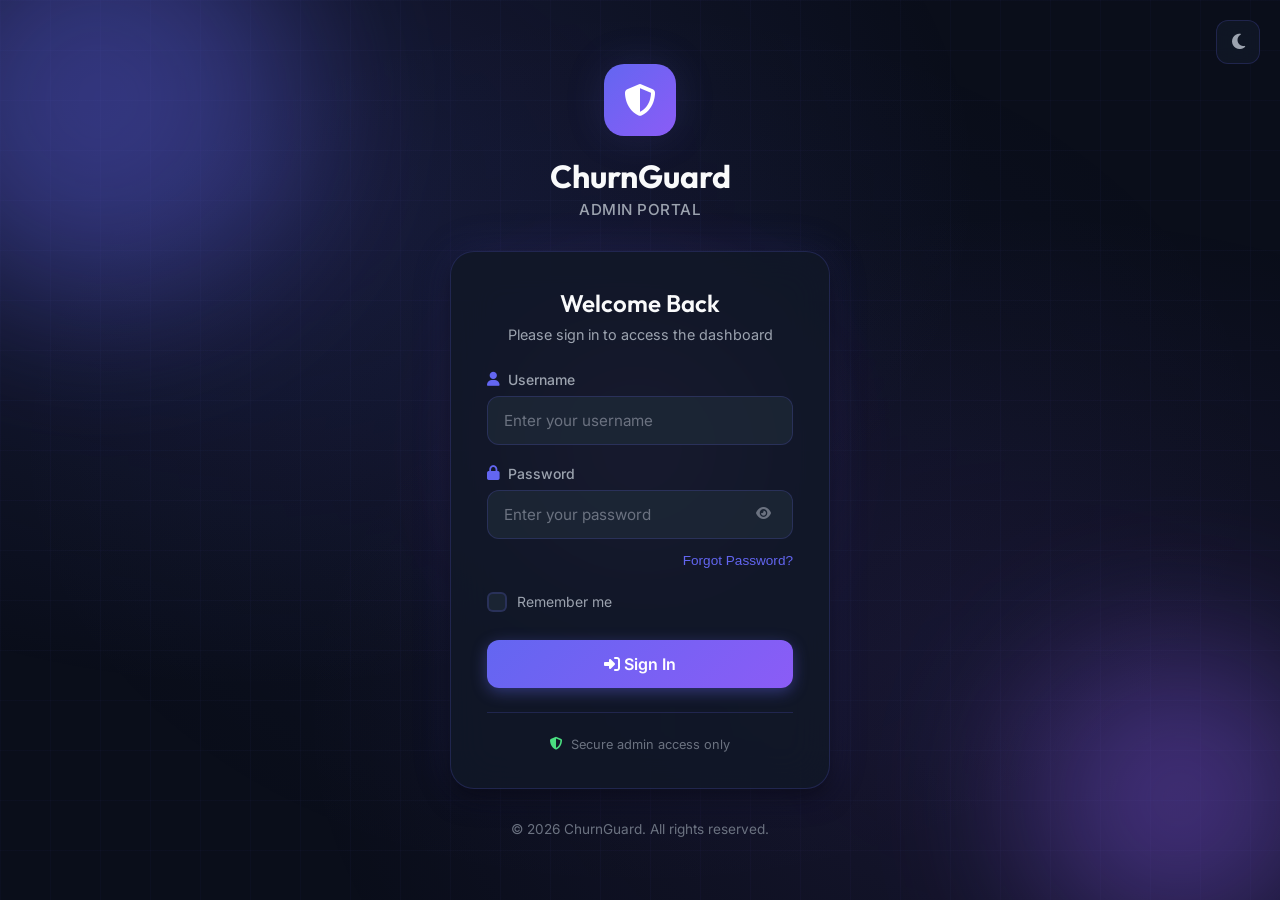
==== templates/admin.html @ ff51ccf0 "Refactor UI, functional Quick Fill presets, robust report downloads, and professional background ani" ====
<!DOCTYPE html>
<html lang="en" data-theme="dark">
<head>
    <meta charset="UTF-8">
    <meta name="viewport" content="width=device-width, initial-scale=1.0">
    <title>Admin Login - ChurnGuard</title>
    <meta name="description" content="Secure admin login for ChurnGuard Dashboard">
    <link rel="preconnect" href="https://fonts.googleapis.com">
    <link rel="preconnect" href="https://fonts.gstatic.com" crossorigin>
    <link href="https://fonts.googleapis.com/css2?family=Inter:wght@300;400;500;600;700&family=Outfit:wght@500;600;700&display=swap" rel="stylesheet">
    <link rel="stylesheet" href="https://cdnjs.cloudflare.com/ajax/libs/font-awesome/6.5.1/css/all.min.css">
    <link rel="stylesheet" href="/static/css/admin.css">
</head>
<body>
    <!-- Background Effects -->
    <div class="bg-effects">
        <div class="bg-gradient"></div>
        <div class="bg-grid"></div>
        <div class="orb orb-1"></div>
        <div class="orb orb-2"></div>
        <div class="orb orb-3"></div>
        <div class="bg-bubbles">
            <div class="bubble"></div>
            <div class="bubble"></div>
            <div class="bubble"></div>
            <div class="bubble"></div>
            <div class="bubble"></div>
            <div class="bubble"></div>
            <div class="bubble"></div>
            <div class="bubble"></div>
            <div class="bubble"></div>
            <div class="bubble"></div>
        </div>
    </div>

    <!-- Theme Toggle -->
    <button class="theme-toggle" id="themeToggle" title="Toggle theme">
        <i class="fas fa-moon" id="themeIcon"></i>
    </button>

    <!-- Login Container -->
    <div class="login-container">
        <!-- Logo Section -->
        <div class="logo-section">
            <div class="logo-icon">
                <i class="fas fa-shield-halved"></i>
            </div>
            <h1 class="logo-title">ChurnGuard</h1>
            <p class="logo-subtitle">Admin Portal</p>
        </div>

        <!-- Login Card -->
        <div class="login-card">
            <div class="card-header" id="loginHeader">
                <h2>Welcome Back</h2>
                <p>Please sign in to access the dashboard</p>
            </div>

            <form id="loginForm" class="login-form">
                <!-- Username Field -->
                <div class="form-group">
                    <label for="username">
                        <i class="fas fa-user"></i>
                        Username
                    </label>
                    <div class="input-wrapper">
                        <input 
                            type="text" 
                            id="username" 
                            name="username" 
                            placeholder="Enter your username"
                            autocomplete="username"
                            required
                        >
                    </div>
                </div>

                <!-- Password Field -->
                <div class="form-group">
                    <label for="password">
                        <i class="fas fa-lock"></i>
                        Password
                    </label>
                    <div class="input-wrapper">
                        <input 
                            type="password" 
                            id="password" 
                            name="password" 
                            placeholder="Enter your password"
                            autocomplete="current-password"
                            required
                        >
                        <button type="button" class="password-toggle" id="passwordToggle" title="Show/Hide password">
                            <i class="fas fa-eye" id="passwordIcon"></i>
                        </button>
                    </div>
                </div>

                <!-- Forgot Password Link -->
                <div class="form-footer-links">
                    <button type="button" class="link-btn" id="forgotPasswordBtn">Forgot Password?</button>
                </div>

                <!-- Remember Me -->
                <div class="form-options">
                    <label class="checkbox-wrapper">
                        <input type="checkbox" id="rememberMe" name="remember_me">
                        <span class="checkmark"></span>
                        <span class="checkbox-label">Remember me</span>
                    </label>
                </div>

                <!-- Submit Button -->
                <button type="submit" class="login-btn" id="loginBtn">
                    <span class="btn-text">
                        <i class="fas fa-sign-in-alt"></i>
                        Sign In
                    </span>
                    <span class="btn-loader" style="display: none;">
                        <i class="fas fa-spinner fa-spin"></i>
                        Signing in...
                    </span>
                </button>
            </form>

            <!-- Forgot Password View (Hidden by default) -->
            <form id="forgotPasswordForm" class="login-form" style="display: none;">
                <div class="card-header">
                    <h2>Reset Password</h2>
                    <p>Enter your username and registered email</p>
                </div>
                
                <div class="form-group">
                    <label for="resetUsername">
                        <i class="fas fa-user"></i>
                        Username
                    </label>
                    <div class="input-wrapper">
                        <input type="text" id="resetUsername" name="username" placeholder="Enter username" required>
                    </div>
                </div>

                <div class="form-group">
                    <label for="resetEmail">
                        <i class="fas fa-envelope"></i>
                        Email Address
                    </label>
                    <div class="input-wrapper">
                        <input type="email" id="resetEmail" name="email" placeholder="Enter registered email" required>
                    </div>
                </div>

                <button type="submit" class="login-btn" id="sendResetBtn">
                    <span class="btn-text">
                        <i class="fas fa-paper-plane"></i>
                        Send Reset Link
                    </span>
                    <span class="btn-loader" style="display: none;">
                        <i class="fas fa-spinner fa-spin"></i>
                        Sending...
                    </span>
                </button>

                <div class="form-footer-links">
                    <button type="button" class="link-btn" id="backToLoginBtn">Back to Login</button>
                </div>
            </form>

            <!-- Error Message -->
            <div class="error-message" id="errorMessage" style="display: none;">
                <i class="fas fa-exclamation-circle"></i>
                <span id="errorText">Invalid credentials</span>
            </div>

            <!-- Security Notice -->
            <div class="security-notice">
                <i class="fas fa-shield-alt"></i>
                <span>Secure admin access only</span>
            </div>
        </div>

        <!-- Footer -->
        <div class="login-footer">
            <p>&copy; 2026 ChurnGuard. All rights reserved.</p>
        </div>
    </div>

    <!-- Toast Container -->
    <div class="toast-container" id="toastContainer"></div>

    <script src="/static/js/admin.js?v=7"></script>
</body>
</html>
---- static/css/admin.css ----
/* ============================================
   ChurnGuard - Admin Login Styles
   ============================================ */

/* CSS Variables for theming */
:root {
    /* Dark theme (default) */
    --bg-primary: #0a0e1a;
    --bg-secondary: #111827;
    --bg-card: rgba(17, 24, 39, 0.85);
    --bg-input: rgba(31, 41, 55, 0.8);
    --bg-hover: rgba(55, 65, 81, 0.5);
    
    --text-primary: #f9fafb;
    --text-secondary: #9ca3af;
    --text-muted: #6b7280;
    
    --accent-primary: #6366f1;
    --accent-secondary: #8b5cf6;
    --accent-gradient: linear-gradient(135deg, #6366f1 0%, #8b5cf6 100%);
    
    --border-color: rgba(99, 102, 241, 0.2);
    --border-focus: rgba(99, 102, 241, 0.5);
    
    --shadow-sm: 0 1px 2px rgba(0, 0, 0, 0.3);
    --shadow-md: 0 4px 6px rgba(0, 0, 0, 0.4);
    --shadow-lg: 0 10px 25px rgba(0, 0, 0, 0.5);
    --shadow-glow: 0 0 40px rgba(99, 102, 241, 0.15);
    
    --error-bg: rgba(239, 68, 68, 0.1);
    --error-border: rgba(239, 68, 68, 0.3);
    --error-text: #f87171;
    
    --success-bg: rgba(34, 197, 94, 0.1);
    --success-border: rgba(34, 197, 94, 0.3);
    --success-text: #4ade80;
}

/* Light theme */
[data-theme="light"] {
    --bg-primary: #f8fafc;
    --bg-secondary: #f1f5f9;
    --bg-card: rgba(255, 255, 255, 0.95);
    --bg-input: rgba(241, 245, 249, 0.9);
    --bg-hover: rgba(226, 232, 240, 0.6);
    
    --text-primary: #1e293b;
    --text-secondary: #64748b;
    --text-muted: #94a3b8;
    
    --accent-primary: #4f46e5;
    --accent-secondary: #7c3aed;
    --accent-gradient: linear-gradient(135deg, #4f46e5 0%, #7c3aed 100%);
    
    --border-color: rgba(99, 102, 241, 0.25);
    --border-focus: rgba(99, 102, 241, 0.6);
    
    --shadow-sm: 0 1px 2px rgba(0, 0, 0, 0.08);
    --shadow-md: 0 4px 6px rgba(0, 0, 0, 0.1);
    --shadow-lg: 0 10px 25px rgba(0, 0, 0, 0.15);
    --shadow-glow: 0 0 40px rgba(99, 102, 241, 0.2);
    
    --error-bg: rgba(239, 68, 68, 0.08);
    --error-border: rgba(239, 68, 68, 0.25);
    --error-text: #dc2626;
    
    --success-bg: rgba(34, 197, 94, 0.08);
    --success-border: rgba(34, 197, 94, 0.25);
    --success-text: #16a34a;
}

/* Reset & Base */
* {
    margin: 0;
    padding: 0;
    box-sizing: border-box;
}

html {
    font-size: 16px;
    scroll-behavior: smooth;
}

body {
    font-family: 'Inter', -apple-system, BlinkMacSystemFont, sans-serif;
    background: var(--bg-primary);
    color: var(--text-primary);
    min-height: 100vh;
    display: flex;
    align-items: center;
    justify-content: center;
    overflow-x: hidden;
    transition: background 0.3s ease, color 0.3s ease;
}

/* Background Effects */
.bg-effects {
    position: fixed;
    inset: 0;
    overflow: hidden;
    pointer-events: none;
    z-index: 0;
}

.bg-gradient {
    position: absolute;
    inset: 0;
    background: 
        radial-gradient(ellipse at 20% 20%, rgba(99, 102, 241, 0.15) 0%, transparent 50%),
        radial-gradient(ellipse at 80% 80%, rgba(139, 92, 246, 0.1) 0%, transparent 50%),
        radial-gradient(ellipse at 50% 50%, rgba(99, 102, 241, 0.05) 0%, transparent 70%);
}

.bg-grid {
    position: absolute;
    inset: 0;
    background-image: 
        linear-gradient(rgba(99, 102, 241, 0.03) 1px, transparent 1px),
        linear-gradient(90deg, rgba(99, 102, 241, 0.03) 1px, transparent 1px);
    background-size: 50px 50px;
}

.orb {
    position: absolute;
    border-radius: 50%;
    filter: blur(80px);
    opacity: 0.4;
    animation: float 20s ease-in-out infinite;
}

.orb-1 {
    width: 400px;
    height: 400px;
    background: var(--accent-primary);
    top: -100px;
    left: -100px;
    animation-delay: 0s;
}

.orb-2 {
    width: 300px;
    height: 300px;
    background: var(--accent-secondary);
    bottom: -50px;
    right: -50px;
    animation-delay: -7s;
}

.orb-3 {
    width: 200px;
    height: 200px;
    background: linear-gradient(135deg, #ec4899, #8b5cf6);
    top: 50%;
    left: 50%;
    transform: translate(-50%, -50%);
    animation-delay: -14s;
}

@keyframes float {
    0%, 100% { transform: translate(0, 0) scale(1); }
    25% { transform: translate(30px, -30px) scale(1.05); }
    50% { transform: translate(-20px, 20px) scale(0.95); }
    75% { transform: translate(20px, 30px) scale(1.02); }
}

/* Background Bubbles */
.bg-bubbles {
    position: absolute;
    top: 0;
    left: 0;
    width: 100%;
    height: 100%;
    z-index: 1;
    overflow: hidden;
}

.bubble {
    position: absolute;
    list-style: none;
    display: block;
    width: 40px;
    height: 40px;
    background-color: rgba(99, 102, 241, 0.05);
    bottom: -160px;
    border-radius: 50%;
    animation: bubbleMove 25s infinite linear;
}

[data-theme="light"] .bubble {
    background-color: rgba(99, 102, 241, 0.08);
}

.bubble:nth-child(1) { left: 10%; width: 80px; height: 80px; animation-delay: 0s; }
.bubble:nth-child(2) { left: 20%; width: 20px; height: 20px; animation-delay: 2s; animation-duration: 17s; }
.bubble:nth-child(3) { left: 25%; animation-delay: 4s; }
.bubble:nth-child(4) { left: 40%; width: 60px; height: 60px; animation-duration: 22s; background-color: rgba(20, 184, 166, 0.05); }
.bubble:nth-child(5) { left: 70%; }
.bubble:nth-child(6) { left: 80%; width: 120px; height: 120px; animation-delay: 3s; background-color: rgba(139, 92, 246, 0.05); }
.bubble:nth-child(7) { left: 32%; width: 160px; height: 160px; animation-delay: 7s; }
.bubble:nth-child(8) { left: 55%; width: 20px; height: 20px; animation-delay: 15s; animation-duration: 40s; }
.bubble:nth-child(9) { left: 25%; width: 10px; height: 10px; animation-delay: 2s; animation-duration: 40s; background-color: rgba(20, 184, 166, 0.05); }
.bubble:nth-child(10) { left: 90%; width: 160px; height: 160px; animation-delay: 11s; }

@keyframes bubbleMove {
    0% {
        transform: translateY(0) rotate(0deg);
        opacity: 1;
    }
    100% {
        transform: translateY(-1200px) rotate(600deg);
        opacity: 0;
    }
}

/* Theme Toggle */
.theme-toggle {
    position: fixed;
    top: 20px;
    right: 20px;
    width: 44px;
    height: 44px;
    border-radius: 12px;
    border: 1px solid var(--border-color);
    background: var(--bg-card);
    color: var(--text-secondary);
    cursor: pointer;
    display: flex;
    align-items: center;
    justify-content: center;
    font-size: 1.1rem;
    transition: all 0.3s ease;
    z-index: 100;
    backdrop-filter: blur(10px);
}

.theme-toggle:hover {
    background: var(--bg-hover);
    color: var(--accent-primary);
    border-color: var(--border-focus);
    transform: translateY(-2px);
}

/* Login Container */
.login-container {
    position: relative;
    z-index: 1;
    width: 100%;
    max-width: 420px;
    padding: 20px;
    animation: fadeInUp 0.6s ease;
}

@keyframes fadeInUp {
    from {
        opacity: 0;
        transform: translateY(30px);
    }
    to {
        opacity: 1;
        transform: translateY(0);
    }
}

/* Logo Section */
.logo-section {
    text-align: center;
    margin-bottom: 32px;
}

.logo-icon {
    width: 72px;
    height: 72px;
    margin: 0 auto 20px;
    background: var(--accent-gradient);
    border-radius: 20px;
    display: flex;
    align-items: center;
    justify-content: center;
    font-size: 32px;
    color: white;
    box-shadow: var(--shadow-glow);
    animation: pulse 2s ease-in-out infinite;
}

@keyframes pulse {
    0%, 100% { box-shadow: 0 0 20px rgba(99, 102, 241, 0.4); }
    50% { box-shadow: 0 0 40px rgba(99, 102, 241, 0.6); }
}

.logo-title {
    font-family: 'Outfit', sans-serif;
    font-size: 2rem;
    font-weight: 700;
    color: var(--text-primary);
    margin-bottom: 4px;
}

.logo-title span {
    background: var(--accent-gradient);
    -webkit-background-clip: text;
    -webkit-text-fill-color: transparent;
    background-clip: text;
}

.logo-subtitle {
    font-size: 0.95rem;
    color: var(--text-secondary);
    font-weight: 500;
    letter-spacing: 0.5px;
    text-transform: uppercase;
}

/* Login Card */
.login-card {
    background: var(--bg-card);
    border: 1px solid var(--border-color);
    border-radius: 24px;
    padding: 36px;
    backdrop-filter: blur(20px);
    box-shadow: var(--shadow-lg), var(--shadow-glow);
    transition: all 0.3s ease;
}

.card-header {
    text-align: center;
    margin-bottom: 28px;
}

.card-header h2 {
    font-family: 'Outfit', sans-serif;
    font-size: 1.5rem;
    font-weight: 600;
    color: var(--text-primary);
    margin-bottom: 8px;
}

.card-header p {
    font-size: 0.9rem;
    color: var(--text-secondary);
}

/* Form Styles */
.login-form {
    display: flex;
    flex-direction: column;
    gap: 20px;
}

.form-group {
    display: flex;
    flex-direction: column;
    gap: 8px;
}

.form-group label {
    display: flex;
    align-items: center;
    gap: 8px;
    font-size: 0.875rem;
    font-weight: 500;
    color: var(--text-secondary);
}

.form-group label i {
    color: var(--accent-primary);
    font-size: 0.9rem;
}

.input-wrapper {
    position: relative;
    display: flex;
    align-items: center;
}

.input-wrapper input {
    width: 100%;
    padding: 14px 16px;
    padding-right: 48px;
    background: var(--bg-input);
    border: 1px solid var(--border-color);
    border-radius: 12px;
    color: var(--text-primary);
    font-size: 0.95rem;
    font-family: inherit;
    transition: all 0.3s ease;
}

.input-wrapper input::placeholder {
    color: var(--text-muted);
}

.input-wrapper input:focus {
    outline: none;
    border-color: var(--border-focus);
    background: var(--bg-hover);
    box-shadow: 0 0 0 3px rgba(99, 102, 241, 0.1);
}

.password-toggle {
    position: absolute;
    right: 12px;
    top: 50%;
    transform: translateY(-50%);
    width: 36px;
    height: 36px;
    border: none;
    background: transparent;
    color: var(--text-muted);
    cursor: pointer;
    display: flex;
    align-items: center;
    justify-content: center;
    border-radius: 8px;
    transition: all 0.2s ease;
}

.password-toggle:hover {
    background: var(--bg-hover);
    color: var(--accent-primary);
}

.password-toggle:focus {
    outline: none;
    box-shadow: 0 0 0 2px var(--border-focus);
}

/* Footer Links */
.form-footer-links {
    display: flex;
    justify-content: flex-end;
    margin-top: -10px;
}

.link-btn {
    background: none;
    border: none;
    color: var(--accent-primary);
    font-size: 0.85rem;
    font-weight: 500;
    cursor: pointer;
    padding: 4px 0;
    transition: all 0.2s ease;
    text-decoration: none;
}

.link-btn:hover {
    color: var(--accent-secondary);
    text-decoration: underline;
}

/* Form Options */
.form-options {
    display: flex;
    align-items: center;
    justify-content: flex-start;
}

.checkbox-wrapper {
    display: flex;
    align-items: center;
    gap: 10px;
    cursor: pointer;
    user-select: none;
}

.checkbox-wrapper input {
    display: none;
}

.checkmark {
    width: 20px;
    height: 20px;
    border: 2px solid var(--border-color);
    border-radius: 6px;
    display: flex;
    align-items: center;
    justify-content: center;
    transition: all 0.2s ease;
    background: var(--bg-input);
}

.checkmark::after {
    content: '\f00c';
    font-family: 'Font Awesome 6 Free';
    font-weight: 900;
    font-size: 11px;
    color: white;
    opacity: 0;
    transform: scale(0);
    transition: all 0.2s ease;
}

.checkbox-wrapper input:checked + .checkmark {
    background: var(--accent-primary);
    border-color: var(--accent-primary);
}

.checkbox-wrapper input:checked + .checkmark::after {
    opacity: 1;
    transform: scale(1);
}

.checkbox-label {
    font-size: 0.875rem;
    color: var(--text-secondary);
    transition: color 0.2s ease;
}

.checkbox-wrapper:hover .checkbox-label {
    color: var(--text-primary);
}

/* Login Button */
.login-btn {
    width: 100%;
    padding: 14px 24px;
    background: var(--accent-gradient);
    border: none;
    border-radius: 12px;
    color: white;
    font-size: 1rem;
    font-weight: 600;
    font-family: inherit;
    cursor: pointer;
    display: flex;
    align-items: center;
    justify-content: center;
    gap: 10px;
    transition: all 0.3s ease;
    box-shadow: 0 4px 15px rgba(99, 102, 241, 0.4);
    margin-top: 8px;
}

.login-btn:hover {
    transform: translateY(-2px);
    box-shadow: 0 6px 20px rgba(99, 102, 241, 0.5);
}

.login-btn:active {
    transform: translateY(0);
}

.login-btn:disabled {
    opacity: 0.5;
    cursor: not-allowed;
    transform: none;
    background: var(--text-muted);
    box-shadow: none;
}

/* Error Message */
.error-message {
    display: none;
    align-items: center;
    gap: 10px;
    padding: 14px 16px;
    background: var(--error-bg);
    border: 1px solid var(--error-border);
    border-radius: 12px;
    color: var(--error-text);
    font-size: 0.9rem;
    margin-top: 16px;
}

.error-message.show {
    display: flex;
    animation: shake 0.5s ease;
}

.error-message i {
    font-size: 1.1rem;
}

@keyframes shake {
    0%, 100% { transform: translateX(0); }
    25% { transform: translateX(-5px); }
    75% { transform: translateX(5px); }
}

/* Security Notice */
.security-notice {
    display: flex;
    align-items: center;
    justify-content: center;
    gap: 8px;
    margin-top: 24px;
    padding-top: 24px;
    border-top: 1px solid var(--border-color);
    color: var(--text-muted);
    font-size: 0.8rem;
}

.security-notice i {
    color: var(--success-text);
}

/* Footer */
.login-footer {
    text-align: center;
    margin-top: 32px;
    color: var(--text-muted);
    font-size: 0.85rem;
}

/* Toast Container */
.toast-container {
    position: fixed;
    top: 20px;
    left: 50%;
    transform: translateX(-50%);
    z-index: 1000;
    display: flex;
    flex-direction: column;
    gap: 10px;
    pointer-events: none;
}

.toast {
    background: var(--bg-card);
    border: 1px solid var(--border-color);
    border-radius: 12px;
    padding: 14px 20px;
    display: flex;
    align-items: center;
    gap: 12px;
    box-shadow: var(--shadow-lg);
    animation: slideDown 0.3s ease;
    pointer-events: auto;
    backdrop-filter: blur(10px);
}

.toast.success {
    border-color: var(--success-border);
}

.toast.error {
    border-color: var(--error-border);
}

.toast i {
    font-size: 1.2rem;
}

.toast.success i {
    color: var(--success-text);
}

.toast.error i {
    color: var(--error-text);
}

@keyframes slideDown {
    from {
        opacity: 0;
        transform: translateY(-20px);
    }
    to {
        opacity: 1;
        transform: translateY(0);
    }
}

/* Responsive */
@media (max-width: 480px) {
    .login-container {
        padding: 16px;
    }
    
    .login-card {
        padding: 24px;
        border-radius: 20px;
    }
    
    .logo-icon {
        width: 60px;
        height: 60px;
        font-size: 26px;
    }
    
    .logo-title {
        font-size: 1.75rem;
    }
    
    .theme-toggle {
        top: 16px;
        right: 16px;
        width: 40px;
        height: 40px;
    }
}

/* Loading State */
.login-btn.loading {
    pointer-events: none;
}

.login-btn.loading .btn-text {
    display: none;
}

.login-btn.loading .btn-loader {
    display: flex !important;
    align-items: center;
    gap: 10px;
}
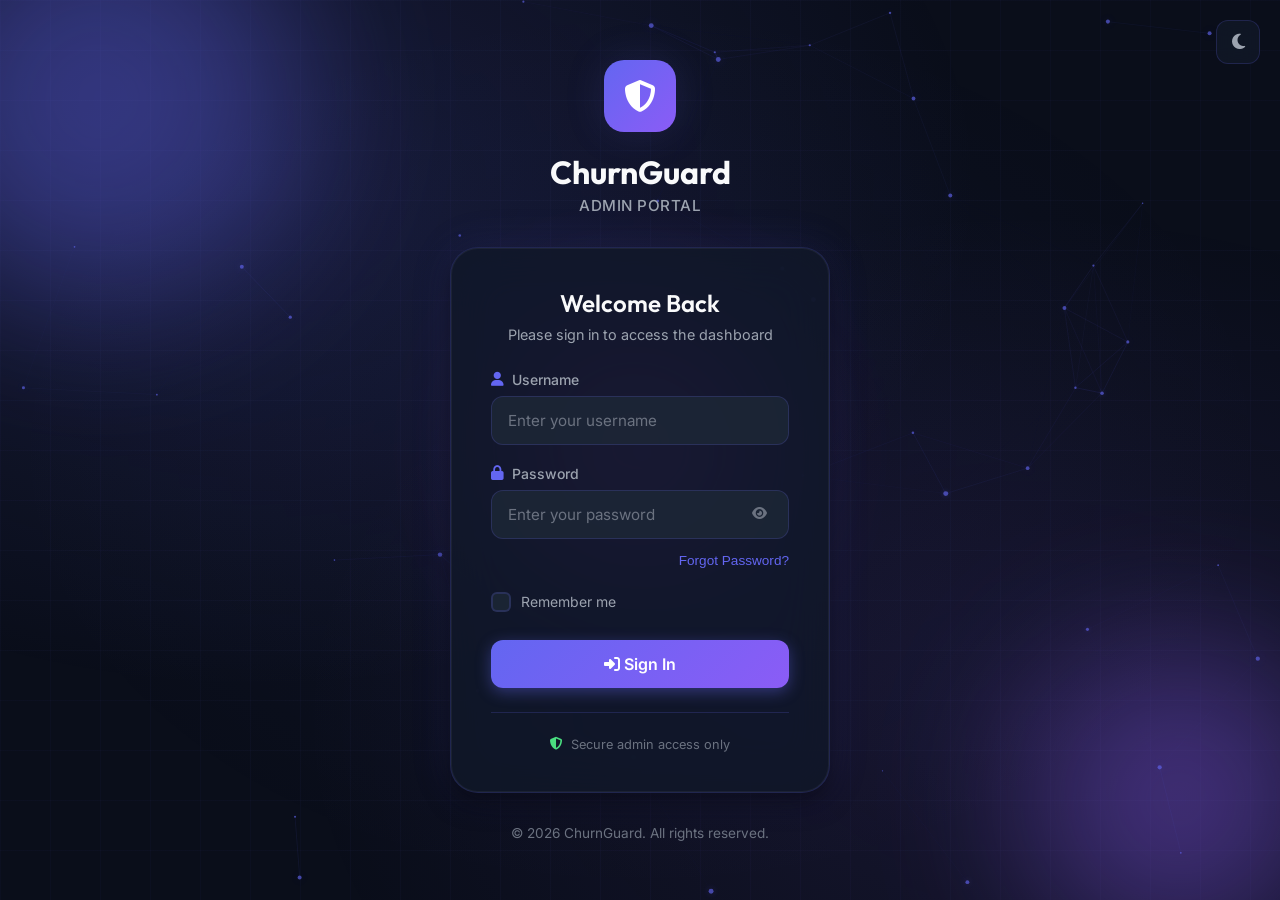
==== commit 5a40bc79: "Update: KPI rolling animation, scroll-triggered counters, hero section centering, customer search an" ====
--- a/templates/admin.html
+++ b/templates/admin.html
@@ -1,5 +1,6 @@
 <!DOCTYPE html>
 <html lang="en" data-theme="dark">
+
 <head>
     <meta charset="UTF-8">
     <meta name="viewport" content="width=device-width, initial-scale=1.0">
@@ -7,10 +8,13 @@
     <meta name="description" content="Secure admin login for ChurnGuard Dashboard">
     <link rel="preconnect" href="https://fonts.googleapis.com">
     <link rel="preconnect" href="https://fonts.gstatic.com" crossorigin>
-    <link href="https://fonts.googleapis.com/css2?family=Inter:wght@300;400;500;600;700&family=Outfit:wght@500;600;700&display=swap" rel="stylesheet">
+    <link
+        href="https://fonts.googleapis.com/css2?family=Inter:wght@300;400;500;600;700&family=Outfit:wght@500;600;700&display=swap"
+        rel="stylesheet">
     <link rel="stylesheet" href="https://cdnjs.cloudflare.com/ajax/libs/font-awesome/6.5.1/css/all.min.css">
     <link rel="stylesheet" href="/static/css/admin.css">
 </head>
+
 <body>
     <!-- Background Effects -->
     <div class="bg-effects">
@@ -19,18 +23,7 @@
         <div class="orb orb-1"></div>
         <div class="orb orb-2"></div>
         <div class="orb orb-3"></div>
-        <div class="bg-bubbles">
-            <div class="bubble"></div>
-            <div class="bubble"></div>
-            <div class="bubble"></div>
-            <div class="bubble"></div>
-            <div class="bubble"></div>
-            <div class="bubble"></div>
-            <div class="bubble"></div>
-            <div class="bubble"></div>
-            <div class="bubble"></div>
-            <div class="bubble"></div>
-        </div>
+        <canvas id="neuralMesh" class="neural-canvas"></canvas>
     </div>
 
     <!-- Theme Toggle -->
@@ -64,14 +57,8 @@
                         Username
                     </label>
                     <div class="input-wrapper">
-                        <input 
-                            type="text" 
-                            id="username" 
-                            name="username" 
-                            placeholder="Enter your username"
-                            autocomplete="username"
-                            required
-                        >
+                        <input type="text" id="username" name="username" placeholder="Enter your username"
+                            autocomplete="username" required>
                     </div>
                 </div>
 
@@ -82,14 +69,8 @@
                         Password
                     </label>
                     <div class="input-wrapper">
-                        <input 
-                            type="password" 
-                            id="password" 
-                            name="password" 
-                            placeholder="Enter your password"
-                            autocomplete="current-password"
-                            required
-                        >
+                        <input type="password" id="password" name="password" placeholder="Enter your password"
+                            autocomplete="current-password" required>
                         <button type="button" class="password-toggle" id="passwordToggle" title="Show/Hide password">
                             <i class="fas fa-eye" id="passwordIcon"></i>
                         </button>
@@ -129,7 +110,7 @@
                     <h2>Reset Password</h2>
                     <p>Enter your username and registered email</p>
                 </div>
-                
+
                 <div class="form-group">
                     <label for="resetUsername">
                         <i class="fas fa-user"></i>
@@ -190,4 +171,5 @@
 
     <script src="/static/js/admin.js?v=7"></script>
 </body>
-</html>
+
+</html>
--- a/static/css/admin.css
+++ b/static/css/admin.css
@@ -10,30 +10,35 @@
     --bg-card: rgba(17, 24, 39, 0.85);
     --bg-input: rgba(31, 41, 55, 0.8);
     --bg-hover: rgba(55, 65, 81, 0.5);
-    
+
     --text-primary: #f9fafb;
     --text-secondary: #9ca3af;
     --text-muted: #6b7280;
-    
+
     --accent-primary: #6366f1;
     --accent-secondary: #8b5cf6;
     --accent-gradient: linear-gradient(135deg, #6366f1 0%, #8b5cf6 100%);
-    
+
     --border-color: rgba(99, 102, 241, 0.2);
     --border-focus: rgba(99, 102, 241, 0.5);
-    
+
     --shadow-sm: 0 1px 2px rgba(0, 0, 0, 0.3);
     --shadow-md: 0 4px 6px rgba(0, 0, 0, 0.4);
     --shadow-lg: 0 10px 25px rgba(0, 0, 0, 0.5);
     --shadow-glow: 0 0 40px rgba(99, 102, 241, 0.15);
-    
+
     --error-bg: rgba(239, 68, 68, 0.1);
     --error-border: rgba(239, 68, 68, 0.3);
     --error-text: #f87171;
-    
+
     --success-bg: rgba(34, 197, 94, 0.1);
     --success-border: rgba(34, 197, 94, 0.3);
     --success-text: #4ade80;
+
+    /* Advanced Mesh Variables */
+    --mesh-node: rgba(99, 102, 241, 0.8);
+    --mesh-line: rgba(99, 102, 241, 0.2);
+    --mesh-glow: rgba(99, 102, 241, 0.4);
 }
 
 /* Light theme */
@@ -43,30 +48,35 @@
     --bg-card: rgba(255, 255, 255, 0.95);
     --bg-input: rgba(241, 245, 249, 0.9);
     --bg-hover: rgba(226, 232, 240, 0.6);
-    
+
     --text-primary: #1e293b;
     --text-secondary: #64748b;
     --text-muted: #94a3b8;
-    
+
     --accent-primary: #4f46e5;
     --accent-secondary: #7c3aed;
     --accent-gradient: linear-gradient(135deg, #4f46e5 0%, #7c3aed 100%);
-    
+
     --border-color: rgba(99, 102, 241, 0.25);
     --border-focus: rgba(99, 102, 241, 0.6);
-    
+
     --shadow-sm: 0 1px 2px rgba(0, 0, 0, 0.08);
     --shadow-md: 0 4px 6px rgba(0, 0, 0, 0.1);
     --shadow-lg: 0 10px 25px rgba(0, 0, 0, 0.15);
     --shadow-glow: 0 0 40px rgba(99, 102, 241, 0.2);
-    
+
     --error-bg: rgba(239, 68, 68, 0.08);
     --error-border: rgba(239, 68, 68, 0.25);
     --error-text: #dc2626;
-    
+
     --success-bg: rgba(34, 197, 94, 0.08);
     --success-border: rgba(34, 197, 94, 0.25);
     --success-text: #16a34a;
+
+    /* Advanced Mesh Variables */
+    --mesh-node: rgba(79, 70, 229, 0.6);
+    --mesh-line: rgba(79, 70, 229, 0.15);
+    --mesh-glow: rgba(79, 70, 229, 0.2);
 }
 
 /* Reset & Base */
@@ -105,7 +115,7 @@
 .bg-gradient {
     position: absolute;
     inset: 0;
-    background: 
+    background:
         radial-gradient(ellipse at 20% 20%, rgba(99, 102, 241, 0.15) 0%, transparent 50%),
         radial-gradient(ellipse at 80% 80%, rgba(139, 92, 246, 0.1) 0%, transparent 50%),
         radial-gradient(ellipse at 50% 50%, rgba(99, 102, 241, 0.05) 0%, transparent 70%);
@@ -114,7 +124,7 @@
 .bg-grid {
     position: absolute;
     inset: 0;
-    background-image: 
+    background-image:
         linear-gradient(rgba(99, 102, 241, 0.03) 1px, transparent 1px),
         linear-gradient(90deg, rgba(99, 102, 241, 0.03) 1px, transparent 1px);
     background-size: 50px 50px;
@@ -157,59 +167,40 @@
 }
 
 @keyframes float {
-    0%, 100% { transform: translate(0, 0) scale(1); }
-    25% { transform: translate(30px, -30px) scale(1.05); }
-    50% { transform: translate(-20px, 20px) scale(0.95); }
-    75% { transform: translate(20px, 30px) scale(1.02); }
-}
-
-/* Background Bubbles */
-.bg-bubbles {
+
+    0%,
+    100% {
+        transform: translate(0, 0) scale(1);
+    }
+
+    25% {
+        transform: translate(30px, -30px) scale(1.05);
+    }
+
+    50% {
+        transform: translate(-20px, 20px) scale(0.95);
+    }
+
+    75% {
+        transform: translate(20px, 30px) scale(1.02);
+    }
+}
+
+/* Neural Network Canvas */
+.neural-canvas {
     position: absolute;
     top: 0;
     left: 0;
     width: 100%;
     height: 100%;
     z-index: 1;
-    overflow: hidden;
-}
-
-.bubble {
-    position: absolute;
-    list-style: none;
-    display: block;
-    width: 40px;
-    height: 40px;
-    background-color: rgba(99, 102, 241, 0.05);
-    bottom: -160px;
-    border-radius: 50%;
-    animation: bubbleMove 25s infinite linear;
-}
-
-[data-theme="light"] .bubble {
-    background-color: rgba(99, 102, 241, 0.08);
-}
-
-.bubble:nth-child(1) { left: 10%; width: 80px; height: 80px; animation-delay: 0s; }
-.bubble:nth-child(2) { left: 20%; width: 20px; height: 20px; animation-delay: 2s; animation-duration: 17s; }
-.bubble:nth-child(3) { left: 25%; animation-delay: 4s; }
-.bubble:nth-child(4) { left: 40%; width: 60px; height: 60px; animation-duration: 22s; background-color: rgba(20, 184, 166, 0.05); }
-.bubble:nth-child(5) { left: 70%; }
-.bubble:nth-child(6) { left: 80%; width: 120px; height: 120px; animation-delay: 3s; background-color: rgba(139, 92, 246, 0.05); }
-.bubble:nth-child(7) { left: 32%; width: 160px; height: 160px; animation-delay: 7s; }
-.bubble:nth-child(8) { left: 55%; width: 20px; height: 20px; animation-delay: 15s; animation-duration: 40s; }
-.bubble:nth-child(9) { left: 25%; width: 10px; height: 10px; animation-delay: 2s; animation-duration: 40s; background-color: rgba(20, 184, 166, 0.05); }
-.bubble:nth-child(10) { left: 90%; width: 160px; height: 160px; animation-delay: 11s; }
-
-@keyframes bubbleMove {
-    0% {
-        transform: translateY(0) rotate(0deg);
-        opacity: 1;
-    }
-    100% {
-        transform: translateY(-1200px) rotate(600deg);
-        opacity: 0;
-    }
+    pointer-events: none;
+    opacity: 0.8;
+    transition: opacity 0.8s ease;
+}
+
+.neural-canvas.dimmed {
+    opacity: 0.3;
 }
 
 /* Theme Toggle */
@@ -255,6 +246,7 @@
         opacity: 0;
         transform: translateY(30px);
     }
+
     to {
         opacity: 1;
         transform: translateY(0);
@@ -283,8 +275,15 @@
 }
 
 @keyframes pulse {
-    0%, 100% { box-shadow: 0 0 20px rgba(99, 102, 241, 0.4); }
-    50% { box-shadow: 0 0 40px rgba(99, 102, 241, 0.6); }
+
+    0%,
+    100% {
+        box-shadow: 0 0 20px rgba(99, 102, 241, 0.4);
+    }
+
+    50% {
+        box-shadow: 0 0 40px rgba(99, 102, 241, 0.6);
+    }
 }
 
 .logo-title {
@@ -314,11 +313,30 @@
 .login-card {
     background: var(--bg-card);
     border: 1px solid var(--border-color);
-    border-radius: 24px;
-    padding: 36px;
-    backdrop-filter: blur(20px);
-    box-shadow: var(--shadow-lg), var(--shadow-glow);
-    transition: all 0.3s ease;
+    border-radius: 28px;
+    padding: 40px;
+    backdrop-filter: blur(25px) saturate(180%);
+    -webkit-backdrop-filter: blur(25px) saturate(180%);
+    box-shadow: 
+        var(--shadow-lg), 
+        var(--shadow-glow),
+        inset 0 0 0 1px rgba(255, 255, 255, 0.05);
+    transition: all 0.4s cubic-bezier(0.165, 0.84, 0.44, 1);
+}
+
+[data-theme="light"] .login-card {
+    box-shadow: 
+        var(--shadow-lg), 
+        var(--shadow-glow),
+        inset 0 0 0 1px rgba(255, 255, 255, 0.4);
+}
+
+.login-card:hover {
+    transform: translateY(-5px);
+    border-color: var(--border-focus);
+    box-shadow: 
+        0 20px 40px rgba(0, 0, 0, 0.4),
+        0 0 60px rgba(99, 102, 241, 0.2);
 }
 
 .card-header {
@@ -490,12 +508,12 @@
     transition: all 0.2s ease;
 }
 
-.checkbox-wrapper input:checked + .checkmark {
+.checkbox-wrapper input:checked+.checkmark {
     background: var(--accent-primary);
     border-color: var(--accent-primary);
 }
 
-.checkbox-wrapper input:checked + .checkmark::after {
+.checkbox-wrapper input:checked+.checkmark::after {
     opacity: 1;
     transform: scale(1);
 }
@@ -572,9 +590,19 @@
 }
 
 @keyframes shake {
-    0%, 100% { transform: translateX(0); }
-    25% { transform: translateX(-5px); }
-    75% { transform: translateX(5px); }
+
+    0%,
+    100% {
+        transform: translateX(0);
+    }
+
+    25% {
+        transform: translateX(-5px);
+    }
+
+    75% {
+        transform: translateX(5px);
+    }
 }
 
 /* Security Notice */
@@ -654,6 +682,7 @@
         opacity: 0;
         transform: translateY(-20px);
     }
+
     to {
         opacity: 1;
         transform: translateY(0);
@@ -665,22 +694,22 @@
     .login-container {
         padding: 16px;
     }
-    
+
     .login-card {
         padding: 24px;
         border-radius: 20px;
     }
-    
+
     .logo-icon {
         width: 60px;
         height: 60px;
         font-size: 26px;
     }
-    
+
     .logo-title {
         font-size: 1.75rem;
     }
-    
+
     .theme-toggle {
         top: 16px;
         right: 16px;
@@ -702,4 +731,4 @@
     display: flex !important;
     align-items: center;
     gap: 10px;
-}
+}
